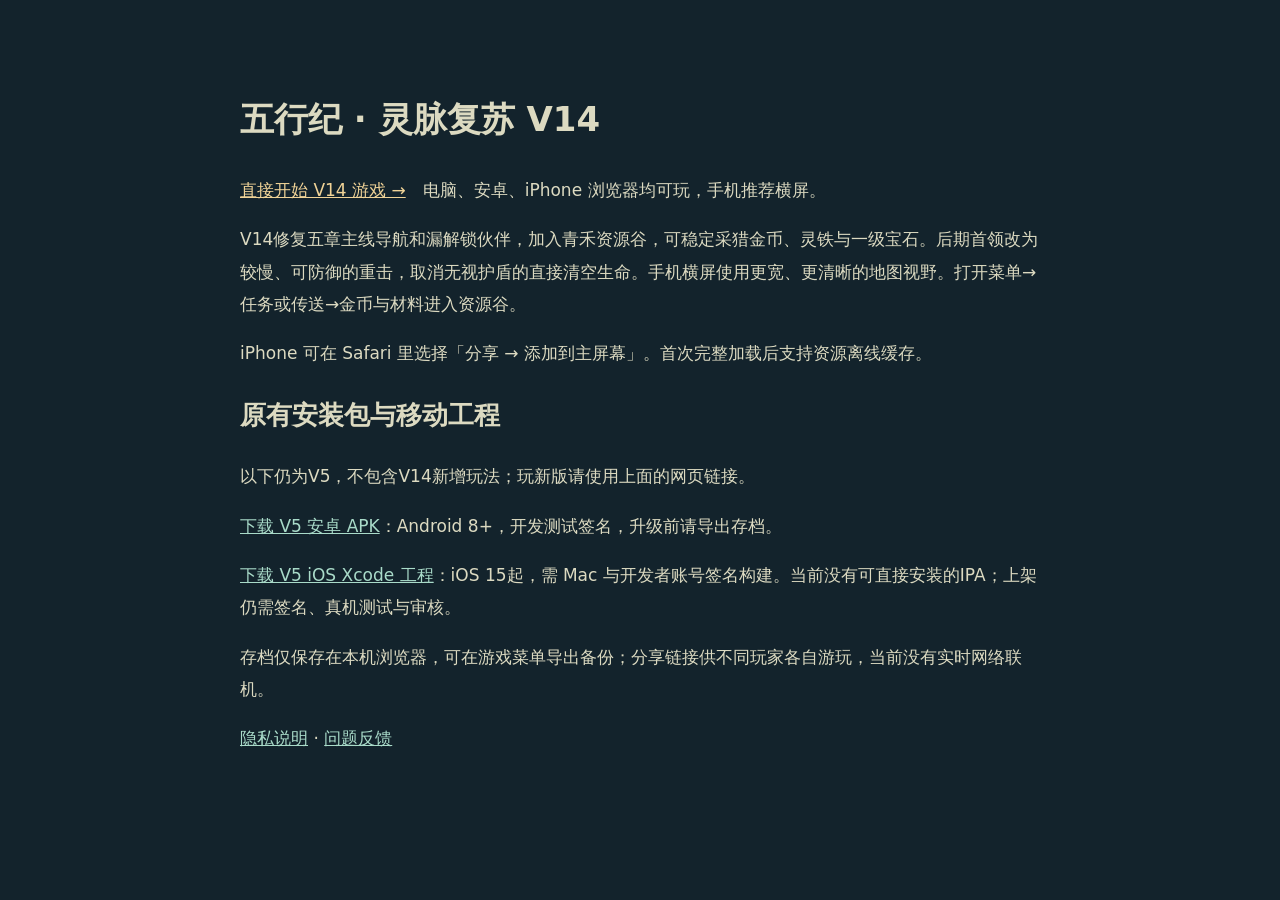
==== downloads.html @ 4349ef4f "fix: restore five-chapter rescue flow, fair boss bursts, repeatable resource valley and wider mobile" ====
<!doctype html><html lang="zh-CN"><meta charset="utf-8"><meta name="viewport" content="width=device-width"><title>五行纪 · 网页与下载</title><body style="max-width:800px;margin:40px auto;padding:24px;font:17px/1.9 system-ui;background:#13232c;color:#dcdac1"><h1>五行纪 · 灵脉复苏 V14</h1><p><a style="color:#f0d397" href="./?v=14.0.0">直接开始 V14 游戏 →</a>　电脑、安卓、iPhone 浏览器均可玩，手机推荐横屏。</p><p>V14修复五章主线导航和漏解锁伙伴，加入青禾资源谷，可稳定采猎金币、灵铁与一级宝石。后期首领改为较慢、可防御的重击，取消无视护盾的直接清空生命。手机横屏使用更宽、更清晰的地图视野。打开菜单→任务或传送→金币与材料进入资源谷。</p><p>iPhone 可在 Safari 里选择「分享 → 添加到主屏幕」。首次完整加载后支持资源离线缓存。</p><h2>原有安装包与移动工程</h2><p>以下仍为V5，不包含V14新增玩法；玩新版请使用上面的网页链接。</p><p><a style="color:#a9dbc9" href="downloads/wuxing-v5.apk" download>下载 V5 安卓 APK</a>：Android 8+，开发测试签名，升级前请导出存档。</p><p><a style="color:#a9dbc9" href="downloads/wuxing-ios-project.zip" download>下载 V5 iOS Xcode 工程</a>：iOS 15起，需 Mac 与开发者账号签名构建。当前没有可直接安装的IPA；上架仍需签名、真机测试与审核。</p><p>存档仅保存在本机浏览器，可在游戏菜单导出备份；分享链接供不同玩家各自游玩，当前没有实时网络联机。</p><p><a style="color:#a9dbc9" href="privacy.html">隐私说明</a> · <a style="color:#a9dbc9" href="https://github.com/Dragonking888866/5elements/issues">问题反馈</a></p></body></html>
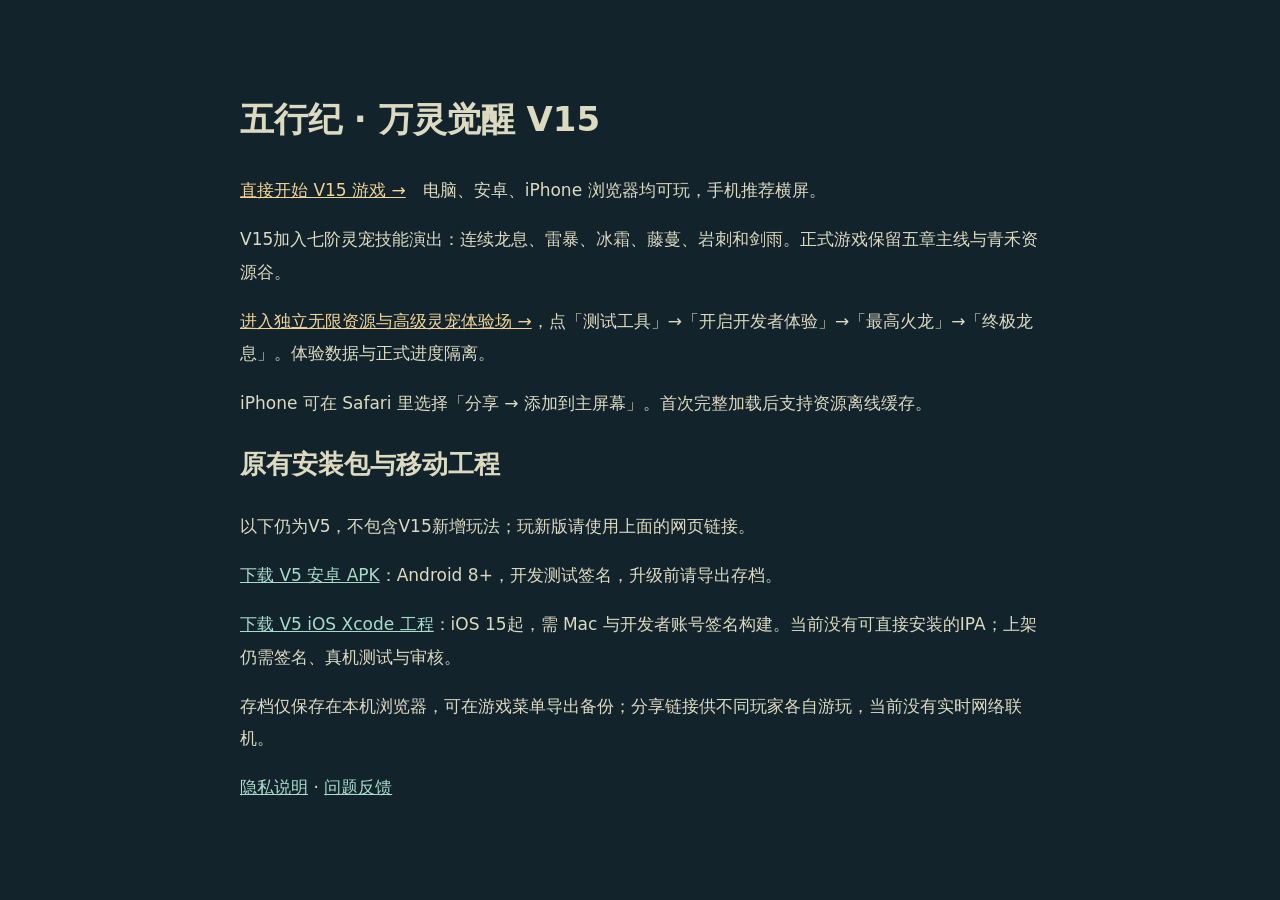
==== commit 3416bf3b: "V15: add quality-scaled pet VFX and isolated resource sandbox" ====
--- a/downloads.html
+++ b/downloads.html
@@ -1 +1 @@
-<!doctype html><html lang="zh-CN"><meta charset="utf-8"><meta name="viewport" content="width=device-width"><title>五行纪 · 网页与下载</title><body style="max-width:800px;margin:40px auto;padding:24px;font:17px/1.9 system-ui;background:#13232c;color:#dcdac1"><h1>五行纪 · 灵脉复苏 V14</h1><p><a style="color:#f0d397" href="./?v=14.0.0">直接开始 V14 游戏 →</a>　电脑、安卓、iPhone 浏览器均可玩，手机推荐横屏。</p><p>V14修复五章主线导航和漏解锁伙伴，加入青禾资源谷，可稳定采猎金币、灵铁与一级宝石。后期首领改为较慢、可防御的重击，取消无视护盾的直接清空生命。手机横屏使用更宽、更清晰的地图视野。打开菜单→任务或传送→金币与材料进入资源谷。</p><p>iPhone 可在 Safari 里选择「分享 → 添加到主屏幕」。首次完整加载后支持资源离线缓存。</p><h2>原有安装包与移动工程</h2><p>以下仍为V5，不包含V14新增玩法；玩新版请使用上面的网页链接。</p><p><a style="color:#a9dbc9" href="downloads/wuxing-v5.apk" download>下载 V5 安卓 APK</a>：Android 8+，开发测试签名，升级前请导出存档。</p><p><a style="color:#a9dbc9" href="downloads/wuxing-ios-project.zip" download>下载 V5 iOS Xcode 工程</a>：iOS 15起，需 Mac 与开发者账号签名构建。当前没有可直接安装的IPA；上架仍需签名、真机测试与审核。</p><p>存档仅保存在本机浏览器，可在游戏菜单导出备份；分享链接供不同玩家各自游玩，当前没有实时网络联机。</p><p><a style="color:#a9dbc9" href="privacy.html">隐私说明</a> · <a style="color:#a9dbc9" href="https://github.com/Dragonking888866/5elements/issues">问题反馈</a></p></body></html>+<!doctype html><html lang="zh-CN"><meta charset="utf-8"><meta name="viewport" content="width=device-width"><title>五行纪 · 网页与下载</title><body style="max-width:800px;margin:40px auto;padding:24px;font:17px/1.9 system-ui;background:#13232c;color:#dcdac1"><h1>五行纪 · 万灵觉醒 V15</h1><p><a style="color:#f0d397" href="./?v=15.0.0">直接开始 V15 游戏 →</a>　电脑、安卓、iPhone 浏览器均可玩，手机推荐横屏。</p><p>V15加入七阶灵宠技能演出：连续龙息、雷暴、冰霜、藤蔓、岩刺和剑雨。正式游戏保留五章主线与青禾资源谷。</p><p><a style="color:#f0d397" href="sandbox.html?v=15.0.0">进入独立无限资源与高级灵宠体验场 →</a>，点「测试工具」→「开启开发者体验」→「最高火龙」→「终极龙息」。体验数据与正式进度隔离。</p><p>iPhone 可在 Safari 里选择「分享 → 添加到主屏幕」。首次完整加载后支持资源离线缓存。</p><h2>原有安装包与移动工程</h2><p>以下仍为V5，不包含V15新增玩法；玩新版请使用上面的网页链接。</p><p><a style="color:#a9dbc9" href="downloads/wuxing-v5.apk" download>下载 V5 安卓 APK</a>：Android 8+，开发测试签名，升级前请导出存档。</p><p><a style="color:#a9dbc9" href="downloads/wuxing-ios-project.zip" download>下载 V5 iOS Xcode 工程</a>：iOS 15起，需 Mac 与开发者账号签名构建。当前没有可直接安装的IPA；上架仍需签名、真机测试与审核。</p><p>存档仅保存在本机浏览器，可在游戏菜单导出备份；分享链接供不同玩家各自游玩，当前没有实时网络联机。</p><p><a style="color:#a9dbc9" href="privacy.html">隐私说明</a> · <a style="color:#a9dbc9" href="https://github.com/Dragonking888866/5elements/issues">问题反馈</a></p></body></html>
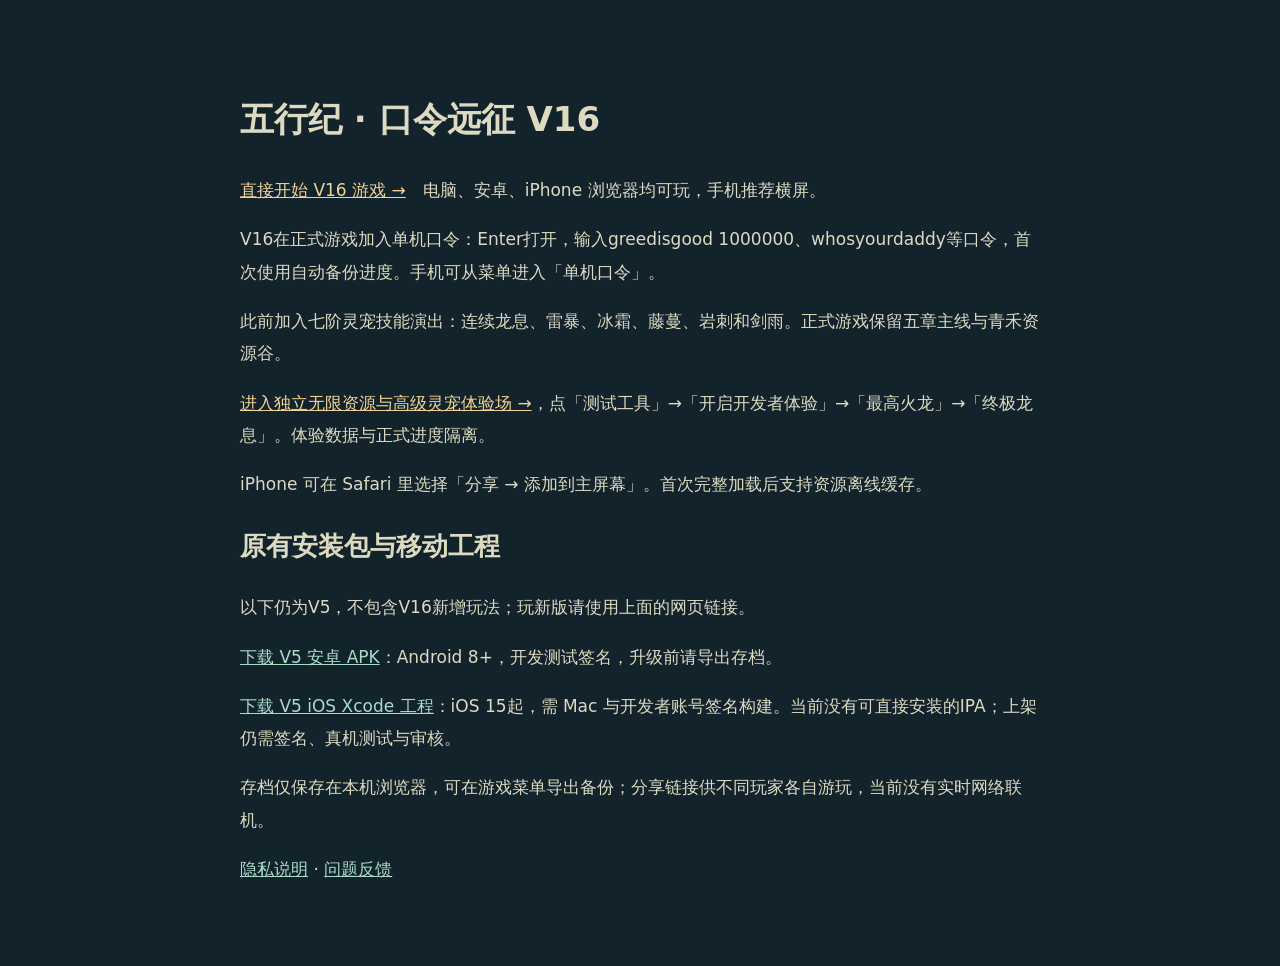
==== commit 2d586ec7: "V16: add in-game single-player codes with automatic progress backups" ====
--- a/downloads.html
+++ b/downloads.html
@@ -1 +1 @@
-<!doctype html><html lang="zh-CN"><meta charset="utf-8"><meta name="viewport" content="width=device-width"><title>五行纪 · 网页与下载</title><body style="max-width:800px;margin:40px auto;padding:24px;font:17px/1.9 system-ui;background:#13232c;color:#dcdac1"><h1>五行纪 · 万灵觉醒 V15</h1><p><a style="color:#f0d397" href="./?v=15.0.0">直接开始 V15 游戏 →</a>　电脑、安卓、iPhone 浏览器均可玩，手机推荐横屏。</p><p>V15加入七阶灵宠技能演出：连续龙息、雷暴、冰霜、藤蔓、岩刺和剑雨。正式游戏保留五章主线与青禾资源谷。</p><p><a style="color:#f0d397" href="sandbox.html?v=15.0.0">进入独立无限资源与高级灵宠体验场 →</a>，点「测试工具」→「开启开发者体验」→「最高火龙」→「终极龙息」。体验数据与正式进度隔离。</p><p>iPhone 可在 Safari 里选择「分享 → 添加到主屏幕」。首次完整加载后支持资源离线缓存。</p><h2>原有安装包与移动工程</h2><p>以下仍为V5，不包含V15新增玩法；玩新版请使用上面的网页链接。</p><p><a style="color:#a9dbc9" href="downloads/wuxing-v5.apk" download>下载 V5 安卓 APK</a>：Android 8+，开发测试签名，升级前请导出存档。</p><p><a style="color:#a9dbc9" href="downloads/wuxing-ios-project.zip" download>下载 V5 iOS Xcode 工程</a>：iOS 15起，需 Mac 与开发者账号签名构建。当前没有可直接安装的IPA；上架仍需签名、真机测试与审核。</p><p>存档仅保存在本机浏览器，可在游戏菜单导出备份；分享链接供不同玩家各自游玩，当前没有实时网络联机。</p><p><a style="color:#a9dbc9" href="privacy.html">隐私说明</a> · <a style="color:#a9dbc9" href="https://github.com/Dragonking888866/5elements/issues">问题反馈</a></p></body></html>+<!doctype html><html lang="zh-CN"><meta charset="utf-8"><meta name="viewport" content="width=device-width"><title>五行纪 · 网页与下载</title><body style="max-width:800px;margin:40px auto;padding:24px;font:17px/1.9 system-ui;background:#13232c;color:#dcdac1"><h1>五行纪 · 口令远征 V16</h1><p><a style="color:#f0d397" href="./?v=16.0.0">直接开始 V16 游戏 →</a>　电脑、安卓、iPhone 浏览器均可玩，手机推荐横屏。</p><p>V16在正式游戏加入单机口令：Enter打开，输入greedisgood 1000000、whosyourdaddy等口令，首次使用自动备份进度。手机可从菜单进入「单机口令」。</p><p>此前加入七阶灵宠技能演出：连续龙息、雷暴、冰霜、藤蔓、岩刺和剑雨。正式游戏保留五章主线与青禾资源谷。</p><p><a style="color:#f0d397" href="sandbox.html?v=16.0.0">进入独立无限资源与高级灵宠体验场 →</a>，点「测试工具」→「开启开发者体验」→「最高火龙」→「终极龙息」。体验数据与正式进度隔离。</p><p>iPhone 可在 Safari 里选择「分享 → 添加到主屏幕」。首次完整加载后支持资源离线缓存。</p><h2>原有安装包与移动工程</h2><p>以下仍为V5，不包含V16新增玩法；玩新版请使用上面的网页链接。</p><p><a style="color:#a9dbc9" href="downloads/wuxing-v5.apk" download>下载 V5 安卓 APK</a>：Android 8+，开发测试签名，升级前请导出存档。</p><p><a style="color:#a9dbc9" href="downloads/wuxing-ios-project.zip" download>下载 V5 iOS Xcode 工程</a>：iOS 15起，需 Mac 与开发者账号签名构建。当前没有可直接安装的IPA；上架仍需签名、真机测试与审核。</p><p>存档仅保存在本机浏览器，可在游戏菜单导出备份；分享链接供不同玩家各自游玩，当前没有实时网络联机。</p><p><a style="color:#a9dbc9" href="privacy.html">隐私说明</a> · <a style="color:#a9dbc9" href="https://github.com/Dragonking888866/5elements/issues">问题反馈</a></p></body></html>
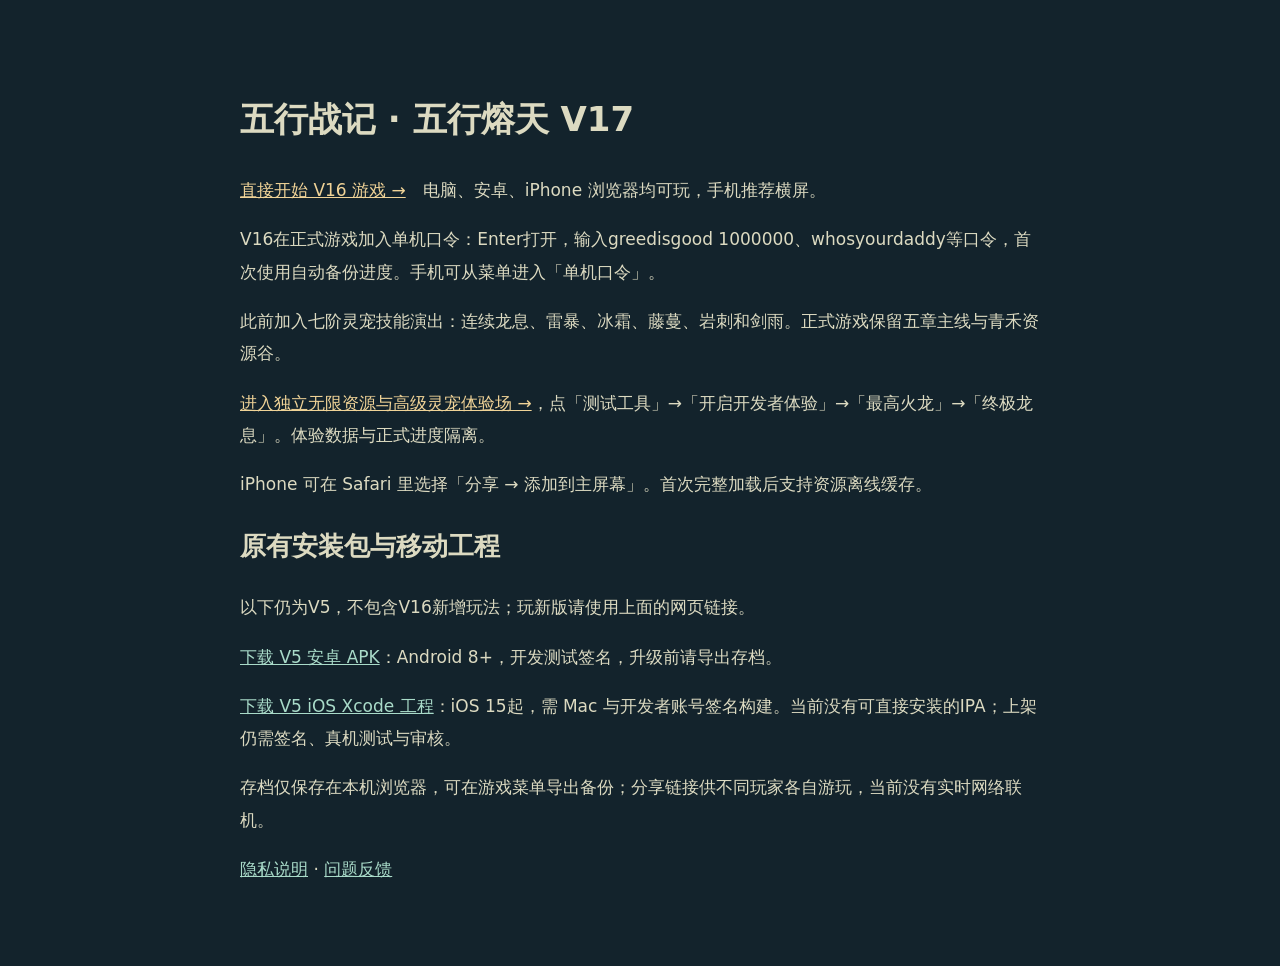
==== commit 41cd78eb: "V17: 五行战记 three-stone furnaces, divine stone, quality migration and mobile forge UI" ====
--- a/downloads.html
+++ b/downloads.html
@@ -1 +1 @@
-<!doctype html><html lang="zh-CN"><meta charset="utf-8"><meta name="viewport" content="width=device-width"><title>五行纪 · 网页与下载</title><body style="max-width:800px;margin:40px auto;padding:24px;font:17px/1.9 system-ui;background:#13232c;color:#dcdac1"><h1>五行纪 · 口令远征 V16</h1><p><a style="color:#f0d397" href="./?v=16.0.0">直接开始 V16 游戏 →</a>　电脑、安卓、iPhone 浏览器均可玩，手机推荐横屏。</p><p>V16在正式游戏加入单机口令：Enter打开，输入greedisgood 1000000、whosyourdaddy等口令，首次使用自动备份进度。手机可从菜单进入「单机口令」。</p><p>此前加入七阶灵宠技能演出：连续龙息、雷暴、冰霜、藤蔓、岩刺和剑雨。正式游戏保留五章主线与青禾资源谷。</p><p><a style="color:#f0d397" href="sandbox.html?v=16.0.0">进入独立无限资源与高级灵宠体验场 →</a>，点「测试工具」→「开启开发者体验」→「最高火龙」→「终极龙息」。体验数据与正式进度隔离。</p><p>iPhone 可在 Safari 里选择「分享 → 添加到主屏幕」。首次完整加载后支持资源离线缓存。</p><h2>原有安装包与移动工程</h2><p>以下仍为V5，不包含V16新增玩法；玩新版请使用上面的网页链接。</p><p><a style="color:#a9dbc9" href="downloads/wuxing-v5.apk" download>下载 V5 安卓 APK</a>：Android 8+，开发测试签名，升级前请导出存档。</p><p><a style="color:#a9dbc9" href="downloads/wuxing-ios-project.zip" download>下载 V5 iOS Xcode 工程</a>：iOS 15起，需 Mac 与开发者账号签名构建。当前没有可直接安装的IPA；上架仍需签名、真机测试与审核。</p><p>存档仅保存在本机浏览器，可在游戏菜单导出备份；分享链接供不同玩家各自游玩，当前没有实时网络联机。</p><p><a style="color:#a9dbc9" href="privacy.html">隐私说明</a> · <a style="color:#a9dbc9" href="https://github.com/Dragonking888866/5elements/issues">问题反馈</a></p></body></html>+<!doctype html><html lang="zh-CN"><meta charset="utf-8"><meta name="viewport" content="width=device-width"><title>五行战记 · 网页与下载</title><body style="max-width:800px;margin:40px auto;padding:24px;font:17px/1.9 system-ui;background:#13232c;color:#dcdac1"><h1>五行战记 · 五行熔天 V17</h1><p><a style="color:#f0d397" href="./?v=17.0.0">直接开始 V16 游戏 →</a>　电脑、安卓、iPhone 浏览器均可玩，手机推荐横屏。</p><p>V16在正式游戏加入单机口令：Enter打开，输入greedisgood 1000000、whosyourdaddy等口令，首次使用自动备份进度。手机可从菜单进入「单机口令」。</p><p>此前加入七阶灵宠技能演出：连续龙息、雷暴、冰霜、藤蔓、岩刺和剑雨。正式游戏保留五章主线与青禾资源谷。</p><p><a style="color:#f0d397" href="sandbox.html?v=17.0.0">进入独立无限资源与高级灵宠体验场 →</a>，点「测试工具」→「开启开发者体验」→「最高火龙」→「终极龙息」。体验数据与正式进度隔离。</p><p>iPhone 可在 Safari 里选择「分享 → 添加到主屏幕」。首次完整加载后支持资源离线缓存。</p><h2>原有安装包与移动工程</h2><p>以下仍为V5，不包含V16新增玩法；玩新版请使用上面的网页链接。</p><p><a style="color:#a9dbc9" href="downloads/wuxing-v5.apk" download>下载 V5 安卓 APK</a>：Android 8+，开发测试签名，升级前请导出存档。</p><p><a style="color:#a9dbc9" href="downloads/wuxing-ios-project.zip" download>下载 V5 iOS Xcode 工程</a>：iOS 15起，需 Mac 与开发者账号签名构建。当前没有可直接安装的IPA；上架仍需签名、真机测试与审核。</p><p>存档仅保存在本机浏览器，可在游戏菜单导出备份；分享链接供不同玩家各自游玩，当前没有实时网络联机。</p><p><a style="color:#a9dbc9" href="privacy.html">隐私说明</a> · <a style="color:#a9dbc9" href="https://github.com/Dragonking888866/5elements/issues">问题反馈</a></p></body></html>
